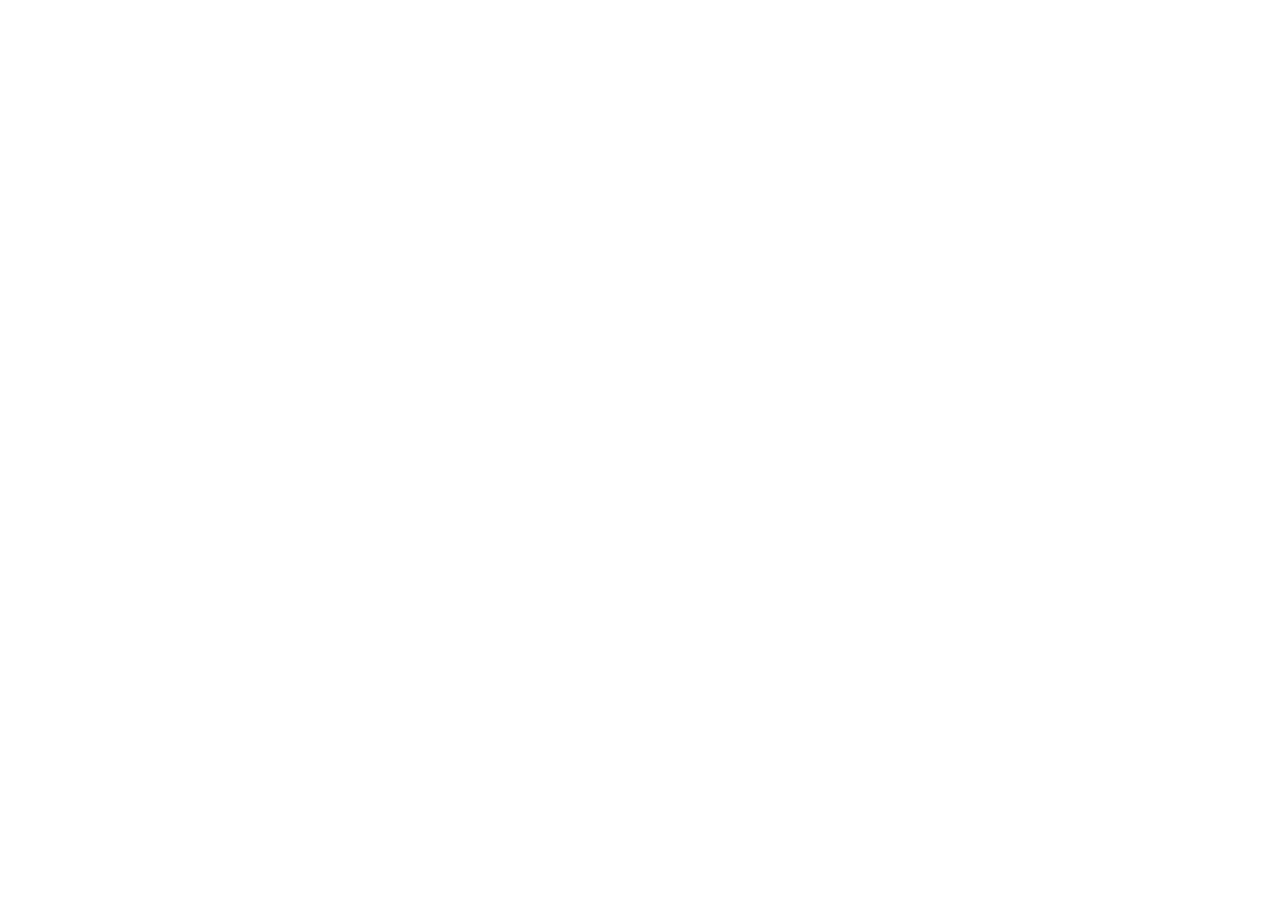
==== admin/index.html @ 72b39a04 "Add blog system with Netlify CMS admin panel and blog pages Co-Authored-By: Claude Opus 4.6 <noreply" ====
<!DOCTYPE html>
<html>
<head>
  <meta charset="utf-8" />
  <meta name="viewport" content="width=device-width, initial-scale=1.0" />
  <title>Admin Panel | PATEL PARTH & CO</title>
</head>
<body>
  <script src="https://identity.netlify.com/v1/netlify-identity-widget.js"></script>
  <script src="https://unpkg.com/decap-cms@^3.0.0/dist/decap-cms.js"></script>
</body>
</html>
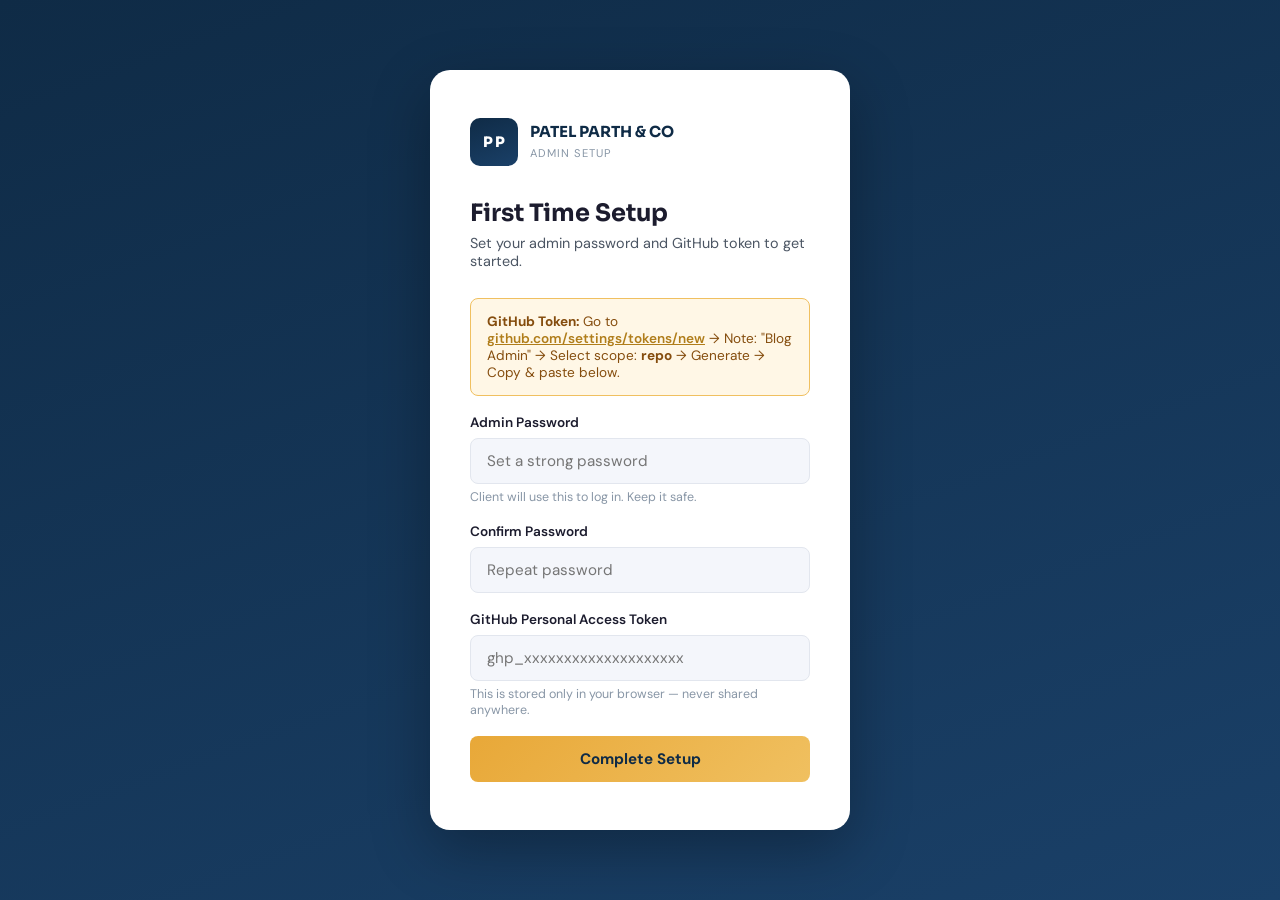
==== commit 3365d64b: "Replace Netlify CMS with fully custom admin panel using GitHub API Co-Authored-By: Claude Opus 4.6 <" ====
--- a/admin/index.html
+++ b/admin/index.html
@@ -1,12 +1,949 @@
 <!DOCTYPE html>
-<html>
+<html lang="en">
 <head>
-  <meta charset="utf-8" />
-  <meta name="viewport" content="width=device-width, initial-scale=1.0" />
-  <title>Admin Panel | PATEL PARTH & CO</title>
+    <meta charset="UTF-8">
+    <meta name="viewport" content="width=device-width, initial-scale=1.0">
+    <title>Admin Panel | PATEL PARTH & CO</title>
+    <link rel="preconnect" href="https://fonts.googleapis.com">
+    <link href="https://fonts.googleapis.com/css2?family=DM+Sans:wght@400;500;600;700&family=Sora:wght@700;800&display=swap" rel="stylesheet">
+    <link rel="stylesheet" href="https://cdnjs.cloudflare.com/ajax/libs/font-awesome/6.5.1/css/all.min.css">
+    <style>
+        :root {
+            --primary: #0F2B46;
+            --primary-mid: #1A4068;
+            --accent: #E8A838;
+            --accent-light: #F0C060;
+            --bg: #F4F6FB;
+            --bg-card: #FFFFFF;
+            --text: #1C1C2E;
+            --text-mid: #4B5563;
+            --text-light: #8896A6;
+            --border: #E2E6EE;
+            --success: #10B981;
+            --error: #EF4444;
+            --radius: 12px;
+            --radius-sm: 8px;
+            --shadow: 0 4px 24px rgba(15,43,70,0.10);
+            --font: 'DM Sans', sans-serif;
+            --font-heading: 'Sora', sans-serif;
+        }
+        * { margin: 0; padding: 0; box-sizing: border-box; }
+        body { font-family: var(--font); background: var(--bg); color: var(--text); min-height: 100vh; }
+
+        /* ---- SCREENS ---- */
+        .screen { display: none; min-height: 100vh; }
+        .screen.active { display: flex; }
+
+        /* ---- AUTH SCREENS (login + setup) ---- */
+        .auth-screen {
+            align-items: center;
+            justify-content: center;
+            background: linear-gradient(160deg, #0F2B46 0%, #1A4068 100%);
+            padding: 20px;
+        }
+        .auth-box {
+            background: var(--bg-card);
+            border-radius: 20px;
+            padding: 48px 40px;
+            width: 100%;
+            max-width: 420px;
+            box-shadow: 0 20px 60px rgba(0,0,0,0.3);
+        }
+        .auth-logo {
+            display: flex;
+            align-items: center;
+            gap: 12px;
+            margin-bottom: 32px;
+        }
+        .auth-logo-mark {
+            width: 48px; height: 48px;
+            background: linear-gradient(160deg, #0F2B46, #1A4068);
+            border-radius: 10px;
+            display: flex; align-items: center; justify-content: center;
+            gap: 2px;
+        }
+        .auth-logo-mark span {
+            font-family: var(--font-heading);
+            font-weight: 800; font-size: 0.9rem; color: #fff;
+        }
+        .auth-logo-text strong {
+            display: block;
+            font-family: var(--font-heading);
+            font-size: 0.95rem;
+            color: var(--primary);
+        }
+        .auth-logo-text small {
+            font-size: 0.7rem;
+            color: var(--text-light);
+            letter-spacing: 1px;
+            text-transform: uppercase;
+        }
+        .auth-box h2 {
+            font-family: var(--font-heading);
+            font-size: 1.5rem;
+            color: var(--text);
+            margin-bottom: 6px;
+        }
+        .auth-box p { color: var(--text-mid); font-size: 0.9rem; margin-bottom: 28px; }
+        .form-group { margin-bottom: 18px; }
+        .form-group label {
+            display: block;
+            font-size: 0.85rem;
+            font-weight: 600;
+            color: var(--text);
+            margin-bottom: 7px;
+        }
+        .form-group input, .form-group select, .form-group textarea {
+            width: 100%;
+            padding: 12px 16px;
+            border: 1.5px solid var(--border);
+            border-radius: var(--radius-sm);
+            font-family: var(--font);
+            font-size: 0.95rem;
+            color: var(--text);
+            background: var(--bg);
+            transition: border-color 0.2s;
+            outline: none;
+        }
+        .form-group input:focus, .form-group select:focus, .form-group textarea:focus {
+            border-color: var(--accent);
+            background: #fff;
+        }
+        .form-group small {
+            display: block;
+            font-size: 0.78rem;
+            color: var(--text-light);
+            margin-top: 5px;
+        }
+        .btn-primary {
+            width: 100%;
+            padding: 13px;
+            background: linear-gradient(135deg, #E8A838, #F0C060);
+            color: var(--primary);
+            border: none;
+            border-radius: var(--radius-sm);
+            font-family: var(--font);
+            font-size: 0.95rem;
+            font-weight: 700;
+            cursor: pointer;
+            transition: 0.2s;
+        }
+        .btn-primary:hover { transform: translateY(-1px); box-shadow: 0 6px 20px rgba(232,168,56,0.35); }
+        .btn-primary:disabled { opacity: 0.6; cursor: not-allowed; transform: none; }
+        .alert {
+            padding: 12px 16px;
+            border-radius: var(--radius-sm);
+            font-size: 0.88rem;
+            font-weight: 500;
+            margin-bottom: 18px;
+            display: none;
+        }
+        .alert.error { background: #FEE2E2; color: #DC2626; border: 1px solid #FECACA; }
+        .alert.success { background: #D1FAE5; color: #065F46; border: 1px solid #A7F3D0; }
+        .alert.show { display: block; }
+
+        /* ---- DASHBOARD SCREEN ---- */
+        .dashboard-screen {
+            flex-direction: column;
+        }
+        /* Sidebar + Main layout */
+        .admin-layout {
+            display: flex;
+            min-height: 100vh;
+            width: 100%;
+        }
+        .sidebar {
+            width: 240px;
+            background: var(--primary);
+            display: flex;
+            flex-direction: column;
+            padding: 0;
+            flex-shrink: 0;
+        }
+        .sidebar-logo {
+            padding: 24px 20px;
+            border-bottom: 1px solid rgba(255,255,255,0.08);
+        }
+        .sidebar-logo strong {
+            display: block;
+            font-family: var(--font-heading);
+            font-size: 0.88rem;
+            color: #fff;
+        }
+        .sidebar-logo small {
+            font-size: 0.7rem;
+            color: rgba(255,255,255,0.4);
+            text-transform: uppercase;
+            letter-spacing: 1px;
+        }
+        .sidebar-nav {
+            flex: 1;
+            padding: 16px 12px;
+        }
+        .nav-item {
+            display: flex;
+            align-items: center;
+            gap: 10px;
+            padding: 11px 14px;
+            border-radius: 8px;
+            color: rgba(255,255,255,0.6);
+            font-size: 0.9rem;
+            font-weight: 500;
+            cursor: pointer;
+            transition: 0.2s;
+            margin-bottom: 4px;
+            border: none;
+            background: none;
+            width: 100%;
+            text-align: left;
+        }
+        .nav-item:hover { background: rgba(255,255,255,0.08); color: #fff; }
+        .nav-item.active { background: rgba(232,168,56,0.15); color: var(--accent); }
+        .nav-item i { width: 18px; text-align: center; }
+        .sidebar-bottom {
+            padding: 16px 12px;
+            border-top: 1px solid rgba(255,255,255,0.08);
+        }
+        .main-content {
+            flex: 1;
+            display: flex;
+            flex-direction: column;
+            overflow: hidden;
+        }
+        .topbar {
+            background: var(--bg-card);
+            border-bottom: 1px solid var(--border);
+            padding: 16px 32px;
+            display: flex;
+            align-items: center;
+            justify-content: space-between;
+        }
+        .topbar h1 {
+            font-family: var(--font-heading);
+            font-size: 1.2rem;
+            color: var(--text);
+        }
+        .topbar-actions { display: flex; gap: 10px; align-items: center; }
+        .btn-new {
+            display: flex; align-items: center; gap: 8px;
+            padding: 9px 18px;
+            background: linear-gradient(135deg, #E8A838, #F0C060);
+            color: var(--primary);
+            border: none;
+            border-radius: 8px;
+            font-family: var(--font);
+            font-size: 0.88rem;
+            font-weight: 700;
+            cursor: pointer;
+            transition: 0.2s;
+        }
+        .btn-new:hover { transform: translateY(-1px); box-shadow: 0 4px 16px rgba(232,168,56,0.3); }
+        .content-area {
+            flex: 1;
+            padding: 32px;
+            overflow-y: auto;
+        }
+
+        /* ---- POSTS LIST ---- */
+        .posts-list { display: flex; flex-direction: column; gap: 12px; }
+        .post-item {
+            background: var(--bg-card);
+            border: 1px solid var(--border);
+            border-radius: var(--radius);
+            padding: 20px 24px;
+            display: flex;
+            align-items: center;
+            justify-content: space-between;
+            gap: 16px;
+            transition: 0.2s;
+        }
+        .post-item:hover { box-shadow: var(--shadow); border-color: rgba(232,168,56,0.3); }
+        .post-item-info { flex: 1; }
+        .post-item-title {
+            font-weight: 600;
+            font-size: 1rem;
+            color: var(--text);
+            margin-bottom: 4px;
+        }
+        .post-item-meta {
+            display: flex; gap: 12px; align-items: center; flex-wrap: wrap;
+        }
+        .post-item-cat {
+            background: rgba(232,168,56,0.12);
+            color: #b07d1a;
+            padding: 2px 10px;
+            border-radius: 100px;
+            font-size: 0.75rem;
+            font-weight: 600;
+        }
+        .post-item-date { color: var(--text-light); font-size: 0.82rem; }
+        .post-item-actions { display: flex; gap: 8px; flex-shrink: 0; }
+        .btn-icon {
+            width: 36px; height: 36px;
+            border-radius: 8px;
+            border: 1px solid var(--border);
+            background: var(--bg);
+            cursor: pointer;
+            display: flex; align-items: center; justify-content: center;
+            color: var(--text-mid);
+            font-size: 0.85rem;
+            transition: 0.2s;
+        }
+        .btn-icon:hover { background: var(--bg-card); color: var(--accent); border-color: var(--accent); }
+        .btn-icon.delete:hover { color: var(--error); border-color: var(--error); }
+        .empty-state {
+            text-align: center;
+            padding: 80px 20px;
+            color: var(--text-mid);
+        }
+        .empty-state i { font-size: 3rem; color: var(--accent); margin-bottom: 16px; display: block; }
+        .empty-state h3 { font-family: var(--font-heading); font-size: 1.2rem; color: var(--text); margin-bottom: 8px; }
+
+        /* ---- EDITOR ---- */
+        .editor-view { display: none; }
+        .editor-view.active { display: block; }
+        .posts-view { display: block; }
+        .posts-view.hidden { display: none; }
+        .editor-form { background: var(--bg-card); border-radius: var(--radius); border: 1px solid var(--border); padding: 32px; }
+        .editor-row { display: grid; grid-template-columns: 1fr 1fr; gap: 20px; }
+        .editor-form textarea.excerpt-field {
+            min-height: 80px; resize: vertical;
+        }
+
+        /* ---- MARKDOWN EDITOR ---- */
+        .md-editor { border: 1.5px solid var(--border); border-radius: var(--radius-sm); overflow: hidden; }
+        .md-editor:focus-within { border-color: var(--accent); }
+        .md-toolbar {
+            background: var(--bg);
+            border-bottom: 1px solid var(--border);
+            padding: 8px 12px;
+            display: flex;
+            gap: 4px;
+            flex-wrap: wrap;
+        }
+        .md-btn {
+            padding: 5px 10px;
+            border: 1px solid var(--border);
+            background: #fff;
+            border-radius: 6px;
+            font-size: 0.8rem;
+            font-weight: 600;
+            cursor: pointer;
+            color: var(--text-mid);
+            transition: 0.15s;
+            font-family: var(--font);
+        }
+        .md-btn:hover { background: var(--accent); color: var(--primary); border-color: var(--accent); }
+        .md-sep { width: 1px; background: var(--border); margin: 0 4px; }
+        .md-editor textarea {
+            width: 100%;
+            min-height: 320px;
+            padding: 16px;
+            border: none;
+            font-family: 'Courier New', monospace;
+            font-size: 0.92rem;
+            line-height: 1.7;
+            color: var(--text);
+            background: #fff;
+            resize: vertical;
+            outline: none;
+        }
+        .editor-actions {
+            display: flex; gap: 12px; margin-top: 24px; justify-content: flex-end;
+        }
+        .btn-secondary {
+            padding: 11px 24px;
+            border: 1.5px solid var(--border);
+            background: none;
+            border-radius: var(--radius-sm);
+            font-family: var(--font);
+            font-size: 0.9rem;
+            font-weight: 600;
+            cursor: pointer;
+            color: var(--text-mid);
+            transition: 0.2s;
+        }
+        .btn-secondary:hover { border-color: var(--primary); color: var(--primary); }
+        .btn-publish {
+            padding: 11px 28px;
+            background: linear-gradient(135deg, #E8A838, #F0C060);
+            color: var(--primary);
+            border: none;
+            border-radius: var(--radius-sm);
+            font-family: var(--font);
+            font-size: 0.9rem;
+            font-weight: 700;
+            cursor: pointer;
+            transition: 0.2s;
+            display: flex; align-items: center; gap: 8px;
+        }
+        .btn-publish:hover { transform: translateY(-1px); box-shadow: 0 6px 20px rgba(232,168,56,0.3); }
+        .btn-publish:disabled { opacity: 0.6; cursor: not-allowed; transform: none; }
+
+        /* ---- STATUS BAR ---- */
+        .status-bar {
+            position: fixed; bottom: 24px; right: 24px;
+            background: var(--primary);
+            color: #fff;
+            padding: 12px 20px;
+            border-radius: 10px;
+            font-size: 0.88rem;
+            font-weight: 500;
+            display: flex; align-items: center; gap: 10px;
+            box-shadow: 0 8px 24px rgba(0,0,0,0.2);
+            transform: translateY(80px);
+            opacity: 0;
+            transition: 0.3s;
+            z-index: 999;
+        }
+        .status-bar.show { transform: translateY(0); opacity: 1; }
+        .status-bar.success { background: #065F46; }
+        .status-bar.error { background: #DC2626; }
+
+        /* ---- STATS CARDS ---- */
+        .stats-row { display: grid; grid-template-columns: repeat(3, 1fr); gap: 16px; margin-bottom: 28px; }
+        .stat-card {
+            background: var(--bg-card);
+            border: 1px solid var(--border);
+            border-radius: var(--radius);
+            padding: 20px 24px;
+        }
+        .stat-card .stat-num {
+            font-family: var(--font-heading);
+            font-size: 2rem;
+            font-weight: 800;
+            color: var(--primary);
+        }
+        .stat-card .stat-label { color: var(--text-mid); font-size: 0.85rem; margin-top: 4px; }
+
+        /* ---- SETUP HINTS ---- */
+        .setup-hint {
+            background: #FFF7E6;
+            border: 1px solid #F0C060;
+            border-radius: var(--radius-sm);
+            padding: 14px 16px;
+            font-size: 0.85rem;
+            color: #854d0e;
+            margin-bottom: 18px;
+        }
+        .setup-hint a { color: #b07d1a; font-weight: 600; }
+
+        @media (max-width: 768px) {
+            .sidebar { display: none; }
+            .editor-row { grid-template-columns: 1fr; }
+            .stats-row { grid-template-columns: 1fr; }
+            .topbar { padding: 14px 16px; }
+            .content-area { padding: 16px; }
+            .auth-box { padding: 32px 24px; }
+        }
+    </style>
 </head>
 <body>
-  <script src="https://identity.netlify.com/v1/netlify-identity-widget.js"></script>
-  <script src="https://unpkg.com/decap-cms@^3.0.0/dist/decap-cms.js"></script>
+
+<!-- ===== SETUP SCREEN ===== -->
+<div class="screen auth-screen active" id="setupScreen">
+    <div class="auth-box">
+        <div class="auth-logo">
+            <div class="auth-logo-mark"><span>P</span><span>P</span></div>
+            <div class="auth-logo-text">
+                <strong>PATEL PARTH & CO</strong>
+                <small>Admin Setup</small>
+            </div>
+        </div>
+        <h2>First Time Setup</h2>
+        <p>Set your admin password and GitHub token to get started.</p>
+        <div class="alert error" id="setupAlert"></div>
+        <div class="setup-hint">
+            <strong>GitHub Token:</strong> Go to <a href="https://github.com/settings/tokens/new" target="_blank">github.com/settings/tokens/new</a> → Note: "Blog Admin" → Select scope: <strong>repo</strong> → Generate → Copy & paste below.
+        </div>
+        <form id="setupForm">
+            <div class="form-group">
+                <label>Admin Password</label>
+                <input type="password" id="setupPassword" placeholder="Set a strong password" required minlength="6">
+                <small>Client will use this to log in. Keep it safe.</small>
+            </div>
+            <div class="form-group">
+                <label>Confirm Password</label>
+                <input type="password" id="setupPasswordConfirm" placeholder="Repeat password" required>
+            </div>
+            <div class="form-group">
+                <label>GitHub Personal Access Token</label>
+                <input type="password" id="setupToken" placeholder="ghp_xxxxxxxxxxxxxxxxxxxx" required>
+                <small>This is stored only in your browser — never shared anywhere.</small>
+            </div>
+            <button type="submit" class="btn-primary">Complete Setup</button>
+        </form>
+    </div>
+</div>
+
+<!-- ===== LOGIN SCREEN ===== -->
+<div class="screen auth-screen" id="loginScreen">
+    <div class="auth-box">
+        <div class="auth-logo">
+            <div class="auth-logo-mark"><span>P</span><span>P</span></div>
+            <div class="auth-logo-text">
+                <strong>PATEL PARTH & CO</strong>
+                <small>Admin Panel</small>
+            </div>
+        </div>
+        <h2>Welcome Back</h2>
+        <p>Log in to manage your blog posts.</p>
+        <div class="alert error" id="loginAlert"></div>
+        <form id="loginForm">
+            <div class="form-group">
+                <label>Password</label>
+                <input type="password" id="loginPassword" placeholder="Enter admin password" required>
+            </div>
+            <button type="submit" class="btn-primary">Log In</button>
+        </form>
+    </div>
+</div>
+
+<!-- ===== DASHBOARD SCREEN ===== -->
+<div class="screen dashboard-screen" id="dashboardScreen">
+    <div class="admin-layout">
+        <!-- Sidebar -->
+        <aside class="sidebar">
+            <div class="sidebar-logo">
+                <strong>PP & CO</strong>
+                <small>Admin Panel</small>
+            </div>
+            <nav class="sidebar-nav">
+                <button class="nav-item active" id="navPosts" onclick="showPosts()">
+                    <i class="fas fa-file-alt"></i> Blog Posts
+                </button>
+                <a href="../blog.html" target="_blank" class="nav-item" style="text-decoration:none;">
+                    <i class="fas fa-external-link-alt"></i> View Blog
+                </a>
+                <a href="../index.html" target="_blank" class="nav-item" style="text-decoration:none;">
+                    <i class="fas fa-home"></i> View Website
+                </a>
+            </nav>
+            <div class="sidebar-bottom">
+                <button class="nav-item" onclick="logout()">
+                    <i class="fas fa-sign-out-alt"></i> Logout
+                </button>
+            </div>
+        </aside>
+
+        <!-- Main -->
+        <div class="main-content">
+            <div class="topbar">
+                <h1 id="topbarTitle">Blog Posts</h1>
+                <div class="topbar-actions">
+                    <button class="btn-new" id="newPostBtn" onclick="openEditor()">
+                        <i class="fas fa-plus"></i> New Post
+                    </button>
+                </div>
+            </div>
+            <div class="content-area">
+
+                <!-- Posts View -->
+                <div class="posts-view" id="postsView">
+                    <div class="stats-row" id="statsRow"></div>
+                    <div class="posts-list" id="postsList">
+                        <div class="empty-state">
+                            <i class="fas fa-spinner fa-spin"></i>
+                            <h3>Loading posts...</h3>
+                        </div>
+                    </div>
+                </div>
+
+                <!-- Editor View -->
+                <div class="editor-view" id="editorView">
+                    <div class="editor-form">
+                        <div class="editor-row">
+                            <div class="form-group">
+                                <label>Post Title *</label>
+                                <input type="text" id="postTitle" placeholder="e.g. Key GST Changes in 2025">
+                            </div>
+                            <div class="form-group">
+                                <label>Category *</label>
+                                <select id="postCategory">
+                                    <option value="GST News">GST News</option>
+                                    <option value="Tax Updates">Tax Updates</option>
+                                    <option value="Income Tax">Income Tax</option>
+                                    <option value="Business Tips">Business Tips</option>
+                                    <option value="Financial Planning">Financial Planning</option>
+                                    <option value="FEMA & RBI">FEMA & RBI</option>
+                                </select>
+                            </div>
+                        </div>
+                        <div class="form-group">
+                            <label>Short Description *</label>
+                            <textarea class="excerpt-field" id="postExcerpt" placeholder="2-3 lines describing the post — shown on blog listing page"></textarea>
+                        </div>
+                        <div class="form-group">
+                            <label>Content *</label>
+                            <div class="md-editor">
+                                <div class="md-toolbar">
+                                    <button type="button" class="md-btn" onclick="md('## ')"><b>H2</b></button>
+                                    <button type="button" class="md-btn" onclick="md('### ')"><b>H3</b></button>
+                                    <div class="md-sep"></div>
+                                    <button type="button" class="md-btn" onclick="mdWrap('**')"><b>B</b></button>
+                                    <button type="button" class="md-btn" onclick="mdWrap('_')"><i>I</i></button>
+                                    <div class="md-sep"></div>
+                                    <button type="button" class="md-btn" onclick="md('- ')">• List</button>
+                                    <button type="button" class="md-btn" onclick="md('1. ')">1. List</button>
+                                    <div class="md-sep"></div>
+                                    <button type="button" class="md-btn" onclick="md('\n---\n')">─ Line</button>
+                                    <button type="button" class="md-btn" onclick="mdLink()">🔗 Link</button>
+                                </div>
+                                <textarea id="postContent" placeholder="Write your blog content here...&#10;&#10;Use ## for heading, **bold**, - for bullet points"></textarea>
+                            </div>
+                        </div>
+                        <div class="editor-actions">
+                            <button type="button" class="btn-secondary" onclick="showPosts()">Cancel</button>
+                            <button type="button" class="btn-publish" id="publishBtn" onclick="publishPost()">
+                                <i class="fas fa-cloud-upload-alt"></i> Publish Post
+                            </button>
+                        </div>
+                    </div>
+                </div>
+
+            </div>
+        </div>
+    </div>
+</div>
+
+<!-- Status Bar -->
+<div class="status-bar" id="statusBar"></div>
+
+<script>
+    const REPO_OWNER = 'harshil1918';
+    const REPO_NAME  = 'patel-parth-co';
+    const FILE_PATH  = 'data/posts.json';
+
+    let currentPosts = [];
+    let editingSlug  = null;
+    let fileSHA      = null;
+
+    // ========================
+    // INIT
+    // ========================
+    function init() {
+        const hasSetup = localStorage.getItem('pp_setup');
+        const isLoggedIn = sessionStorage.getItem('pp_auth');
+
+        if (!hasSetup) {
+            show('setupScreen');
+        } else if (!isLoggedIn) {
+            show('loginScreen');
+        } else {
+            show('dashboardScreen');
+            loadPosts();
+        }
+    }
+
+    function show(id) {
+        document.querySelectorAll('.screen').forEach(s => s.classList.remove('active'));
+        document.getElementById(id).classList.add('active');
+    }
+
+    // ========================
+    // SETUP
+    // ========================
+    document.getElementById('setupForm').addEventListener('submit', async (e) => {
+        e.preventDefault();
+        const pass = document.getElementById('setupPassword').value;
+        const confirm = document.getElementById('setupPasswordConfirm').value;
+        const token = document.getElementById('setupToken').value.trim();
+
+        if (pass !== confirm) { showAlert('setupAlert', 'Passwords do not match.'); return; }
+        if (token.length < 20) { showAlert('setupAlert', 'Invalid GitHub token.'); return; }
+
+        const hash = await hashStr(pass);
+        localStorage.setItem('pp_setup', '1');
+        localStorage.setItem('pp_hash', hash);
+        localStorage.setItem('pp_token', token);
+
+        sessionStorage.setItem('pp_auth', '1');
+        show('dashboardScreen');
+        loadPosts();
+    });
+
+    // ========================
+    // LOGIN
+    // ========================
+    document.getElementById('loginForm').addEventListener('submit', async (e) => {
+        e.preventDefault();
+        const pass = document.getElementById('loginPassword').value;
+        const hash = await hashStr(pass);
+        const stored = localStorage.getItem('pp_hash');
+
+        if (hash !== stored) {
+            showAlert('loginAlert', 'Incorrect password. Please try again.');
+            return;
+        }
+        sessionStorage.setItem('pp_auth', '1');
+        show('dashboardScreen');
+        loadPosts();
+    });
+
+    function logout() {
+        sessionStorage.removeItem('pp_auth');
+        show('loginScreen');
+    }
+
+    // ========================
+    // GITHUB API
+    // ========================
+    async function githubGet() {
+        const token = localStorage.getItem('pp_token');
+        const res = await fetch(`https://api.github.com/repos/${REPO_OWNER}/${REPO_NAME}/contents/${FILE_PATH}`, {
+            headers: { 'Authorization': `token ${token}`, 'Accept': 'application/vnd.github.v3+json' }
+        });
+        if (!res.ok) throw new Error('Failed to load posts from GitHub.');
+        const data = await res.json();
+        fileSHA = data.sha;
+        const decoded = decodeURIComponent(escape(atob(data.content.replace(/\n/g, ''))));
+        return JSON.parse(decoded);
+    }
+
+    async function githubPut(content) {
+        const token = localStorage.getItem('pp_token');
+        const encoded = btoa(unescape(encodeURIComponent(JSON.stringify(content, null, 2))));
+        const res = await fetch(`https://api.github.com/repos/${REPO_OWNER}/${REPO_NAME}/contents/${FILE_PATH}`, {
+            method: 'PUT',
+            headers: {
+                'Authorization': `token ${token}`,
+                'Accept': 'application/vnd.github.v3+json',
+                'Content-Type': 'application/json'
+            },
+            body: JSON.stringify({
+                message: 'Blog post updated via admin panel',
+                content: encoded,
+                sha: fileSHA
+            })
+        });
+        if (!res.ok) {
+            const err = await res.json();
+            throw new Error(err.message || 'Failed to save.');
+        }
+        const data = await res.json();
+        fileSHA = data.content.sha;
+    }
+
+    // ========================
+    // LOAD POSTS
+    // ========================
+    async function loadPosts() {
+        try {
+            const data = await githubGet();
+            currentPosts = data.posts || [];
+            renderStats();
+            renderPosts();
+        } catch (err) {
+            document.getElementById('postsList').innerHTML = `
+                <div class="empty-state">
+                    <i class="fas fa-exclamation-triangle" style="color:#EF4444"></i>
+                    <h3>Could not load posts</h3>
+                    <p>${err.message}</p>
+                </div>`;
+        }
+    }
+
+    function renderStats() {
+        const total = currentPosts.length;
+        const cats = [...new Set(currentPosts.map(p => p.category))].length;
+        document.getElementById('statsRow').innerHTML = `
+            <div class="stat-card"><div class="stat-num">${total}</div><div class="stat-label">Total Posts</div></div>
+            <div class="stat-card"><div class="stat-num">${cats}</div><div class="stat-label">Categories</div></div>
+            <div class="stat-card"><div class="stat-num">${total > 0 ? new Date(currentPosts[0].date).toLocaleDateString('en-IN',{month:'short',year:'numeric'}) : '—'}</div><div class="stat-label">Latest Post</div></div>
+        `;
+    }
+
+    function renderPosts() {
+        const list = document.getElementById('postsList');
+        if (currentPosts.length === 0) {
+            list.innerHTML = `
+                <div class="empty-state">
+                    <i class="fas fa-pen-nib"></i>
+                    <h3>No posts yet</h3>
+                    <p>Click "New Post" to write your first blog post.</p>
+                </div>`;
+            return;
+        }
+        const sorted = [...currentPosts].sort((a,b) => new Date(b.date) - new Date(a.date));
+        list.innerHTML = sorted.map(post => `
+            <div class="post-item">
+                <div class="post-item-info">
+                    <div class="post-item-title">${post.title}</div>
+                    <div class="post-item-meta">
+                        <span class="post-item-cat">${post.category}</span>
+                        <span class="post-item-date"><i class="fas fa-calendar-alt"></i> ${new Date(post.date).toLocaleDateString('en-IN',{day:'numeric',month:'short',year:'numeric'})}</span>
+                    </div>
+                </div>
+                <div class="post-item-actions">
+                    <button class="btn-icon" onclick="editPost('${post.slug}')" title="Edit"><i class="fas fa-edit"></i></button>
+                    <button class="btn-icon" onclick='window.open("../post.html?slug=${post.slug}","_blank")' title="View"><i class="fas fa-eye"></i></button>
+                    <button class="btn-icon delete" onclick="deletePost('${post.slug}')" title="Delete"><i class="fas fa-trash"></i></button>
+                </div>
+            </div>
+        `).join('');
+    }
+
+    // ========================
+    // EDITOR
+    // ========================
+    function showPosts() {
+        document.getElementById('postsView').classList.remove('hidden');
+        document.getElementById('editorView').classList.remove('active');
+        document.getElementById('topbarTitle').textContent = 'Blog Posts';
+        document.getElementById('newPostBtn').style.display = 'flex';
+        document.getElementById('navPosts').classList.add('active');
+        editingSlug = null;
+    }
+
+    function openEditor(post = null) {
+        document.getElementById('postsView').classList.add('hidden');
+        document.getElementById('editorView').classList.add('active');
+        document.getElementById('topbarTitle').textContent = post ? 'Edit Post' : 'New Post';
+        document.getElementById('newPostBtn').style.display = 'none';
+
+        if (post) {
+            editingSlug = post.slug;
+            document.getElementById('postTitle').value = post.title;
+            document.getElementById('postCategory').value = post.category;
+            document.getElementById('postExcerpt').value = post.excerpt;
+            document.getElementById('postContent').value = post.content;
+        } else {
+            editingSlug = null;
+            document.getElementById('postTitle').value = '';
+            document.getElementById('postCategory').value = 'GST News';
+            document.getElementById('postExcerpt').value = '';
+            document.getElementById('postContent').value = '';
+        }
+    }
+
+    function editPost(slug) {
+        const post = currentPosts.find(p => p.slug === slug);
+        if (post) openEditor(post);
+    }
+
+    async function deletePost(slug) {
+        if (!confirm('Delete this post? This cannot be undone.')) return;
+        try {
+            await githubGet();
+            currentPosts = currentPosts.filter(p => p.slug !== slug);
+            await githubPut({ posts: currentPosts });
+            showStatus('Post deleted.', 'success');
+            renderStats();
+            renderPosts();
+        } catch (err) {
+            showStatus('Error: ' + err.message, 'error');
+        }
+    }
+
+    async function publishPost() {
+        const title    = document.getElementById('postTitle').value.trim();
+        const category = document.getElementById('postCategory').value;
+        const excerpt  = document.getElementById('postExcerpt').value.trim();
+        const content  = document.getElementById('postContent').value.trim();
+
+        if (!title || !excerpt || !content) {
+            showStatus('Please fill in all fields.', 'error');
+            return;
+        }
+
+        const btn = document.getElementById('publishBtn');
+        btn.disabled = true;
+        btn.innerHTML = '<i class="fas fa-spinner fa-spin"></i> Publishing...';
+
+        try {
+            await githubGet();
+
+            const slug = editingSlug || slugify(title);
+            const date = editingSlug
+                ? (currentPosts.find(p => p.slug === editingSlug)?.date || today())
+                : today();
+
+            const post = { title, slug, date, category, excerpt, content };
+
+            if (editingSlug) {
+                const idx = currentPosts.findIndex(p => p.slug === editingSlug);
+                if (idx > -1) currentPosts[idx] = post;
+                else currentPosts.unshift(post);
+            } else {
+                currentPosts.unshift(post);
+            }
+
+            await githubPut({ posts: currentPosts });
+
+            showStatus('Post published successfully!', 'success');
+            showPosts();
+            renderStats();
+            renderPosts();
+        } catch (err) {
+            showStatus('Error: ' + err.message, 'error');
+        } finally {
+            btn.disabled = false;
+            btn.innerHTML = '<i class="fas fa-cloud-upload-alt"></i> Publish Post';
+        }
+    }
+
+    // ========================
+    // MARKDOWN TOOLBAR
+    // ========================
+    function md(prefix) {
+        const ta = document.getElementById('postContent');
+        const start = ta.selectionStart;
+        const val = ta.value;
+        ta.value = val.slice(0, start) + '\n' + prefix + val.slice(start);
+        ta.selectionStart = ta.selectionEnd = start + prefix.length + 1;
+        ta.focus();
+    }
+
+    function mdWrap(wrap) {
+        const ta = document.getElementById('postContent');
+        const start = ta.selectionStart, end = ta.selectionEnd;
+        const selected = ta.value.slice(start, end) || 'text';
+        ta.value = ta.value.slice(0, start) + wrap + selected + wrap + ta.value.slice(end);
+        ta.selectionStart = start + wrap.length;
+        ta.selectionEnd   = start + wrap.length + selected.length;
+        ta.focus();
+    }
+
+    function mdLink() {
+        const ta = document.getElementById('postContent');
+        const start = ta.selectionStart;
+        const insert = '[Link Text](https://example.com)';
+        ta.value = ta.value.slice(0, start) + insert + ta.value.slice(start);
+        ta.selectionStart = ta.selectionEnd = start + insert.length;
+        ta.focus();
+    }
+
+    // ========================
+    // UTILITIES
+    // ========================
+    function slugify(str) {
+        return str.toLowerCase().replace(/[^a-z0-9]+/g, '-').replace(/(^-|-$)/g, '') + '-' + Date.now().toString().slice(-4);
+    }
+
+    function today() {
+        return new Date().toISOString().split('T')[0];
+    }
+
+    async function hashStr(str) {
+        const buf = await crypto.subtle.digest('SHA-256', new TextEncoder().encode(str));
+        return Array.from(new Uint8Array(buf)).map(b => b.toString(16).padStart(2, '0')).join('');
+    }
+
+    function showAlert(id, msg) {
+        const el = document.getElementById(id);
+        el.textContent = msg;
+        el.classList.add('show');
+        setTimeout(() => el.classList.remove('show'), 4000);
+    }
+
+    function showStatus(msg, type = 'default') {
+        const bar = document.getElementById('statusBar');
+        bar.innerHTML = `<i class="fas fa-${type === 'success' ? 'check-circle' : type === 'error' ? 'exclamation-circle' : 'info-circle'}"></i> ${msg}`;
+        bar.className = `status-bar show ${type}`;
+        setTimeout(() => bar.classList.remove('show'), 4000);
+    }
+
+    init();
+</script>
 </body>
 </html>
